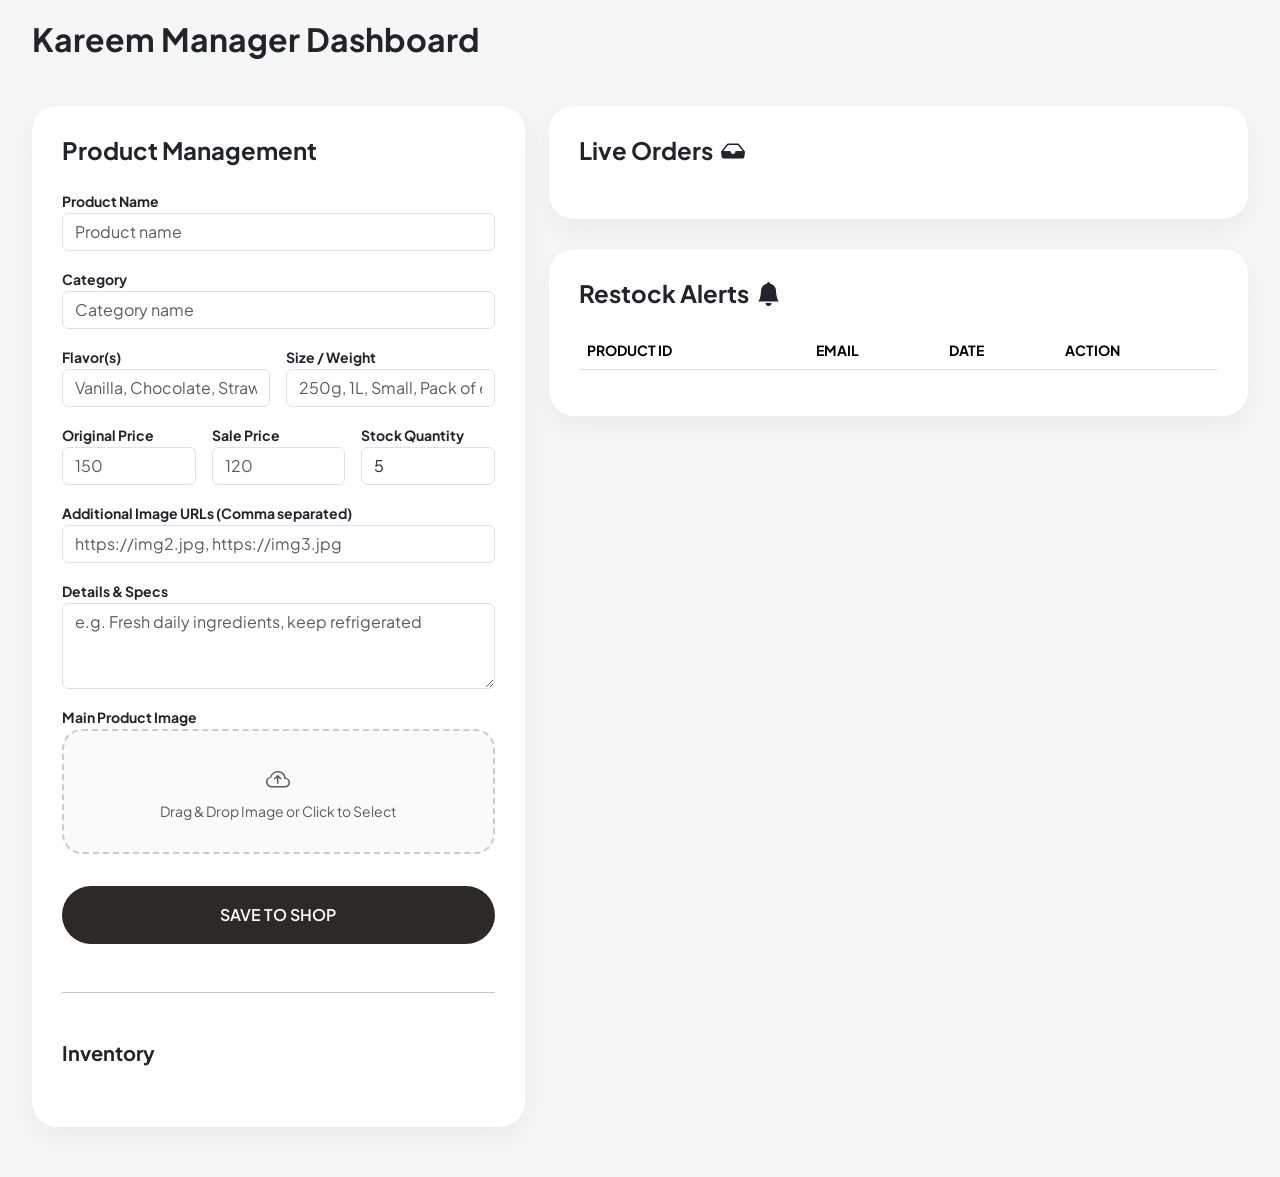
==== work4er.html @ ae2a0ae8 "Add files via upload" ====
<!DOCTYPE html>
<html lang="en">

<head>
    <meta charset="UTF-8">
    <meta name="viewport" content="width=device-width, initial-scale=1.0">
    <title>Kareem Store | Manager Dashboard</title>
    <link href="https://cdn.jsdelivr.net/npm/bootstrap@5.3.0/dist/css/bootstrap.min.css" rel="stylesheet">
    <link rel="stylesheet" href="https://cdn.jsdelivr.net/npm/bootstrap-icons@1.11.3/font/bootstrap-icons.min.css">
    <style>
        @import url('https://fonts.googleapis.com/css2?family=Plus+Jakarta+Sans:wght@400;600;700&display=swap');

        body {
            background: #f4f7f6;
            font-family: 'Plus Jakarta Sans', sans-serif;
            padding: 20px;
        }

        .section-card {
            background: white;
            border-radius: 25px;
            padding: 30px;
            box-shadow: 0 10px 30px rgba(0, 0, 0, 0.05);
            border: none;
            margin-bottom: 30px;
        }

        .btn-luxury {
            background: #2D2926;
            color: white;
            border-radius: 50px;
            font-weight: 600;
        }

        .btn-luxury:hover {
            background: #D4AF37;
            color: white;
        }

        #drop-zone {
            border: 2px dashed #ccc;
            border-radius: 20px;
            padding: 30px;
            text-align: center;
            background: #fafafa;
            cursor: pointer;
            transition: 0.3s;
        }

        #drop-zone.dragover {
            background: #e9ecef;
            border-color: #D4AF37;
        }

        #preview-img {
            width: 90px;
            height: 90px;
            object-fit: cover;
            border-radius: 15px;
            display: none;
            margin: 10px auto;
        }

        .order-card {
            border-radius: 20px;
            border: none;
            box-shadow: 0 4px 15px rgba(0, 0, 0, 0.05);
            transition: 0.3s;
        }

        .table img {
            width: 45px;
            height: 45px;
            object-fit: cover;
            border-radius: 10px;
        }
    </style>
</head>

<body>

    <div class="container-fluid">
        <h2 class="fw-bold mb-5">Kareem Manager Dashboard</h2>

        <div class="row">
            <div class="col-lg-5">
                <div class="section-card">
                    <h4 class="fw-bold mb-4">Product Management</h4>
                    <div class="row g-3">
                        <input type="hidden" id="editing-id">

                        <div class="col-12">
                            <label class="small fw-bold">Product Name</label>
                            <input type="text" id="p-name" class="form-control" placeholder="Product name">
                        </div>

                        <div class="col-12">
                            <label class="small fw-bold">Category</label>
                            <input type="text" id="p-category" class="form-control" list="category-options"
                                placeholder="Category name">
                            <datalist id="category-options">
                                <option value="chips">
                                <option value="milk">
                                <option value="juice">
                                <option value="noodles">
                                <option value="sandwiches">
                            </datalist>
                        </div>

                        <div class="col-6">
                            <label class="small fw-bold">Flavor(s)</label>
                            <input type="text" id="p-flavor" class="form-control" placeholder="Vanilla, Chocolate, Strawberry">
                        </div>

                        <div class="col-6">
                            <label class="small fw-bold">Size / Weight</label>
                            <input type="text" id="p-size" class="form-control"
                                placeholder="250g, 1L, Small, Pack of 6">
                        </div>

                        <div class="col-4">
                            <label class="small fw-bold">Original Price</label>
                            <input type="number" id="p-price" class="form-control" placeholder="150">
                        </div>

                        <div class="col-4">
                            <label class="small fw-bold">Sale Price</label>
                            <input type="number" id="p-discount" class="form-control" placeholder="120">
                        </div>

                        <div class="col-4">
                            <label class="small fw-bold">Stock Quantity</label>
                            <input type="number" id="p-stock" class="form-control" placeholder="5" value="5">
                        </div>

                        <div class="col-12">
                            <label class="small fw-bold">Additional Image URLs (Comma separated)</label>
                            <input type="text" id="p-images" class="form-control"
                                placeholder="https://img2.jpg, https://img3.jpg">
                        </div>

                        <div class="col-12">
                            <label class="small fw-bold">Details & Specs</label>
                            <textarea id="p-desc" class="form-control" rows="3"
                                placeholder="e.g. Fresh daily ingredients, keep refrigerated"></textarea>
                        </div>

                        <div class="col-12">
                            <label class="small fw-bold">Main Product Image</label>
                            <div id="drop-zone">
                                <p id="upload-status" class="mb-0 text-muted small">
                                    <i class="bi bi-cloud-arrow-up fs-4 d-block mb-1"></i> Drag & Drop Image or Click to
                                    Select
                                </p>
                                <img id="preview-img" src="">
                                <input type="file" id="p-file" hidden accept="image/*">
                                <input type="hidden" id="p-img-data">
                            </div>
                        </div>

                        <div class="col-12">
                            <button class="btn btn-luxury w-100 py-3 mt-3" onclick="saveProduct()">SAVE TO SHOP</button>
                        </div>
                    </div>

                    <hr class="my-5">
                    <h5 class="fw-bold mb-3">Inventory</h5>
                    <div class="table-responsive">
                        <table class="table align-middle">
                            <tbody id="inventory-list"></tbody>
                        </table>
                    </div>
                </div>
            </div>

            <div class="col-lg-7">
                <div class="section-card">
                    <h4 class="fw-bold mb-4 d-flex align-items-center gap-2">Live Orders <i
                            class="bi bi-inbox-fill"></i></h4>
                    <div id="order-container" class="row"></div>
                </div>

                <div class="section-card mt-4">
                    <h4 class="fw-bold mb-4 d-flex align-items-center gap-2">Restock Alerts <i
                            class="bi bi-bell-fill"></i></h4>
                    <div class="table-responsive">
                        <table class="table align-middle">
                            <thead>
                                <tr class="small text-muted">
                                    <th>PRODUCT ID</th>
                                    <th>EMAIL</th>
                                    <th>DATE</th>
                                    <th>ACTION</th>
                                </tr>
                            </thead>
                            <tbody id="restock-container"></tbody>
                        </table>
                    </div>
                </div>
            </div>
        </div>
    </div>

    <script type="module">
        import { db, ref, push, set, onValue, remove } from './firebase-config.js';

        const fileInput = document.getElementById('p-file');
        const dropZone = document.getElementById('drop-zone');
        const imgPreview = document.getElementById('preview-img');
        const statusText = document.getElementById('upload-status');
        const hiddenImgInput = document.getElementById('p-img-data');

        dropZone.onclick = () => fileInput.click();
        dropZone.ondragover = (e) => { e.preventDefault(); dropZone.classList.add('dragover'); };
        dropZone.ondragleave = () => dropZone.classList.remove('dragover');
        dropZone.ondrop = (e) => {
            e.preventDefault();
            dropZone.classList.remove('dragover');
            handleFile(e.dataTransfer.files[0]);
        };

        fileInput.onchange = (e) => handleFile(e.target.files[0]);

        function handleFile(file) {
            if (!file) return;
            if (file.size > 1000000) return alert("Image too large! Use photo under 1MB.");

            const reader = new FileReader();
            reader.onload = (e) => {
                const base64String = e.target.result;
                hiddenImgInput.value = base64String;
                imgPreview.src = base64String;
                imgPreview.style.display = "block";
                statusText.innerHTML = '<i class="bi bi-check-circle-fill text-success fs-5"></i> Image Ready';
            };
            reader.readAsDataURL(file);
        }

        window.saveProduct = async () => {
            const id = document.getElementById('editing-id').value;
            const name = document.getElementById('p-name').value;
            const category = document.getElementById('p-category').value || "Other";
            const flavor = document.getElementById('p-flavor').value || "";
            const size = document.getElementById('p-size').value || "";
            const price = document.getElementById('p-price').value;
            const discount = document.getElementById('p-discount').value;
            const stock = document.getElementById('p-stock').value || 5;
            const imagesRaw = document.getElementById('p-images').value;
            const description = document.getElementById('p-desc').value;
            const imgData = hiddenImgInput.value;

            if (!name || !price || !imgData) return alert("Fill Name, Price and Image!");

            const additionalImages = imagesRaw ? imagesRaw.split(',').map(s => s.trim()).filter(Boolean) : [];

            const data = {
                name,
                category,
                flavor,
                size,
                price: Number(price),
                discountPrice: discount ? Number(discount) : null,
                stock: Number(stock),
                images: additionalImages,
                description: description || "",
                img: imgData
            };

            if (id) {
                await set(ref(db, 'products/' + id), data);
                document.getElementById('editing-id').value = "";
            } else {
                await push(ref(db, 'products'), data);
            }

            document.querySelectorAll('input, textarea').forEach(i => i.value = "");
            imgPreview.style.display = "none";
            statusText.innerHTML = '<i class="bi bi-cloud-arrow-up fs-4 d-block mb-1"></i> Drag & Drop Image or Click to Select';
        };
    </script>
</body>
</html>
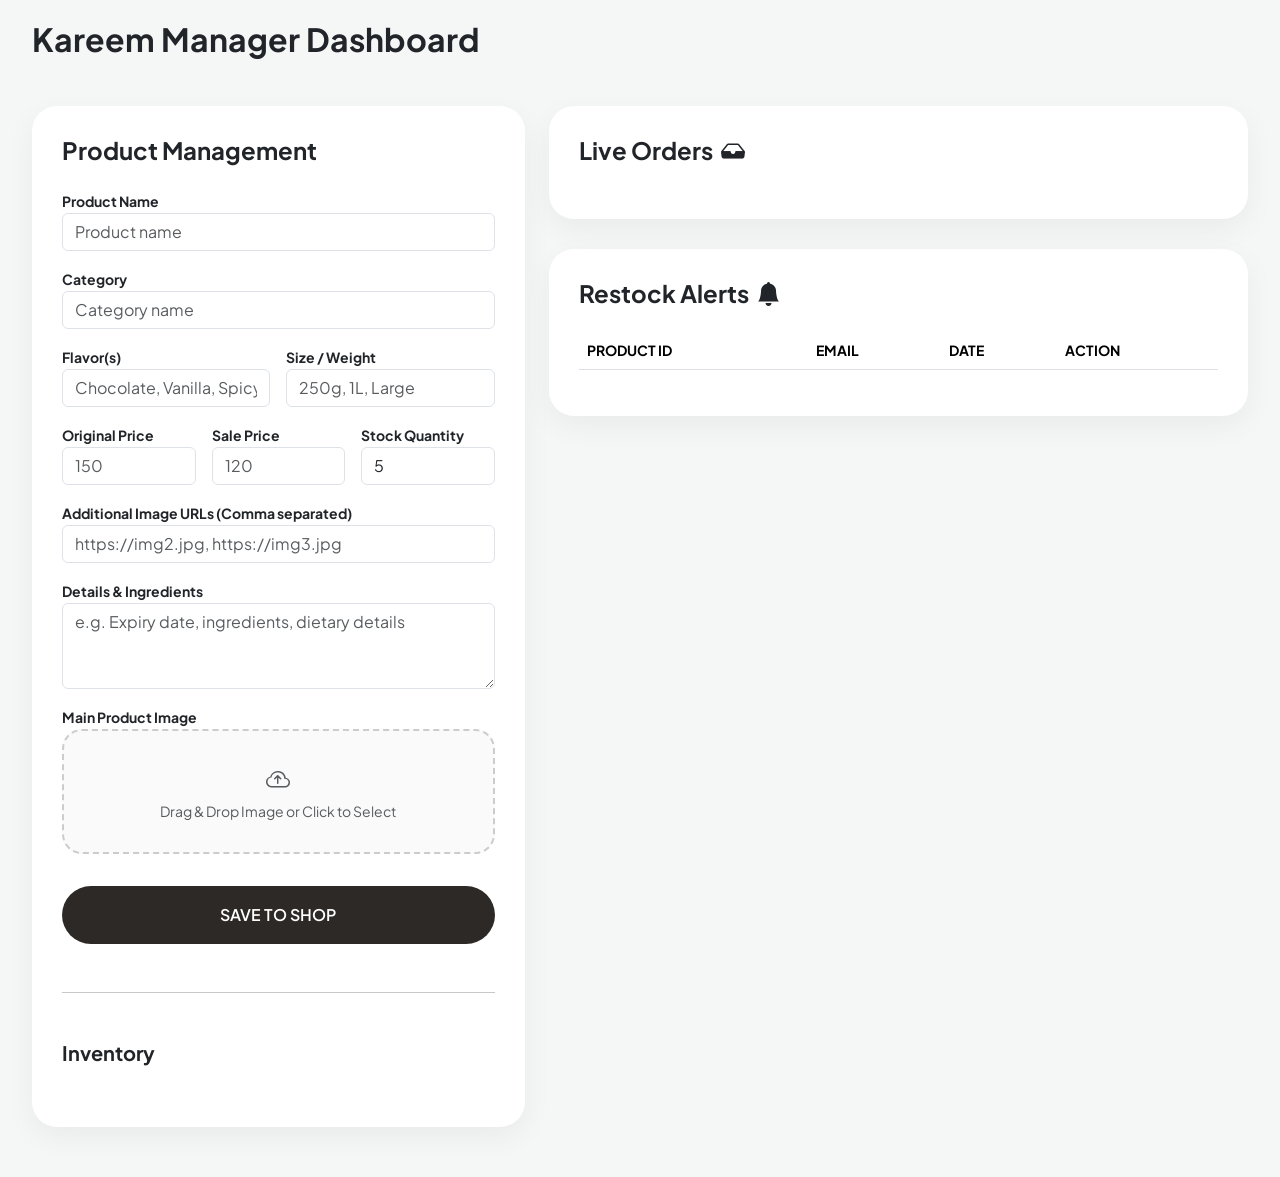
==== commit 8aa1531f: "Refactor product input fields and console logs Updated product details and input fields in work4er.h" ====
--- a/work4er.html
+++ b/work4er.html
@@ -103,19 +103,19 @@
                                 <option value="milk">
                                 <option value="juice">
                                 <option value="noodles">
-                                <option value="sandwiches">
+                                <option value="sandwitches">
                             </datalist>
                         </div>
 
                         <div class="col-6">
                             <label class="small fw-bold">Flavor(s)</label>
-                            <input type="text" id="p-flavor" class="form-control" placeholder="Vanilla, Chocolate, Strawberry">
+                            <input type="text" id="p-flavor" class="form-control" placeholder="Chocolate, Vanilla, Spicy">
                         </div>
 
                         <div class="col-6">
                             <label class="small fw-bold">Size / Weight</label>
-                            <input type="text" id="p-size" class="form-control"
-                                placeholder="250g, 1L, Small, Pack of 6">
+                            <input type="text" id="p-sizeweight" class="form-control"
+                                placeholder="250g, 1L, Large">
                         </div>
 
                         <div class="col-4">
@@ -140,9 +140,9 @@
                         </div>
 
                         <div class="col-12">
-                            <label class="small fw-bold">Details & Specs</label>
+                            <label class="small fw-bold">Details & Ingredients</label>
                             <textarea id="p-desc" class="form-control" rows="3"
-                                placeholder="e.g. Fresh daily ingredients, keep refrigerated"></textarea>
+                                placeholder="e.g. Expiry date, ingredients, dietary details"></textarea>
                         </div>
 
                         <div class="col-12">
@@ -202,7 +202,11 @@
     </div>
 
     <script type="module">
+        console.log("%c🚀 [1/6] Script initialized. Importing Firebase modules...", "color: #007bff; font-weight: bold;");
+
         import { db, ref, push, set, onValue, remove } from './firebase-config.js';
+
+        console.log("✅ [2/6] Firebase config loaded successfully.", db);
 
         const fileInput = document.getElementById('p-file');
         const dropZone = document.getElementById('drop-zone');
@@ -210,21 +214,41 @@
         const statusText = document.getElementById('upload-status');
         const hiddenImgInput = document.getElementById('p-img-data');
 
-        dropZone.onclick = () => fileInput.click();
-        dropZone.ondragover = (e) => { e.preventDefault(); dropZone.classList.add('dragover'); };
+        dropZone.onclick = () => {
+            console.log("🖱️ Drop zone clicked -> opening file selector.");
+            fileInput.click();
+        };
+
+        dropZone.ondragover = (e) => { 
+            e.preventDefault(); 
+            dropZone.classList.add('dragover'); 
+        };
+
         dropZone.ondragleave = () => dropZone.classList.remove('dragover');
+
         dropZone.ondrop = (e) => {
             e.preventDefault();
             dropZone.classList.remove('dragover');
+            console.log("📥 File dropped into drop zone:", e.dataTransfer.files[0]);
             handleFile(e.dataTransfer.files[0]);
         };
 
-        fileInput.onchange = (e) => handleFile(e.target.files[0]);
+        fileInput.onchange = (e) => {
+            console.log("📁 File selected via input:", e.target.files[0]);
+            handleFile(e.target.files[0]);
+        };
 
         function handleFile(file) {
-            if (!file) return;
-            if (file.size > 1000000) return alert("Image too large! Use photo under 1MB.");
-
+            if (!file) {
+                console.warn("⚠️ No file selected.");
+                return;
+            }
+            if (file.size > 1000000) {
+                console.error("❌ Image file size exceeds 1MB limitation:", file.size, "bytes");
+                return alert("Image too large! Use photo under 1MB.");
+            }
+
+            console.log(`🖼️ Processing image: ${file.name} (${Math.round(file.size / 1024)} KB)`);
             const reader = new FileReader();
             reader.onload = (e) => {
                 const base64String = e.target.result;
@@ -232,16 +256,19 @@
                 imgPreview.src = base64String;
                 imgPreview.style.display = "block";
                 statusText.innerHTML = '<i class="bi bi-check-circle-fill text-success fs-5"></i> Image Ready';
+                console.log("✅ Image converted to Base64 successfully.");
             };
             reader.readAsDataURL(file);
         }
 
         window.saveProduct = async () => {
+            console.log("💾 saveProduct() invoked.");
+
             const id = document.getElementById('editing-id').value;
             const name = document.getElementById('p-name').value;
             const category = document.getElementById('p-category').value || "Other";
             const flavor = document.getElementById('p-flavor').value || "";
-            const size = document.getElementById('p-size').value || "";
+            const sizeWeight = document.getElementById('p-sizeweight').value || "";
             const price = document.getElementById('p-price').value;
             const discount = document.getElementById('p-discount').value;
             const stock = document.getElementById('p-stock').value || 5;
@@ -249,7 +276,12 @@
             const description = document.getElementById('p-desc').value;
             const imgData = hiddenImgInput.value;
 
-            if (!name || !price || !imgData) return alert("Fill Name, Price and Image!");
+            console.log("📋 Form Field Input Values:", { id, name, category, flavor, sizeWeight, price, discount, stock, description, hasImgData: !!imgData });
+
+            if (!name || !price || !imgData) {
+                console.error("❌ Save validation failed: Name, Price, or Image is missing.");
+                return alert("Fill Name, Price and Image!");
+            }
 
             const additionalImages = imagesRaw ? imagesRaw.split(',').map(s => s.trim()).filter(Boolean) : [];
 
@@ -257,7 +289,7 @@
                 name,
                 category,
                 flavor,
-                size,
+                sizeWeight,
                 price: Number(price),
                 discountPrice: discount ? Number(discount) : null,
                 stock: Number(stock),
@@ -266,17 +298,197 @@
                 img: imgData
             };
 
-            if (id) {
-                await set(ref(db, 'products/' + id), data);
-                document.getElementById('editing-id').value = "";
-            } else {
-                await push(ref(db, 'products'), data);
-            }
-
-            document.querySelectorAll('input, textarea').forEach(i => i.value = "");
-            imgPreview.style.display = "none";
-            statusText.innerHTML = '<i class="bi bi-cloud-arrow-up fs-4 d-block mb-1"></i> Drag & Drop Image or Click to Select';
+            try {
+                if (id) {
+                    console.log(`🔄 Updating existing product at path 'products/${id}'...`, data);
+                    await set(ref(db, 'products/' + id), data);
+                    console.log("✅ Product update complete.");
+                    document.getElementById('editing-id').value = "";
+                } else {
+                    console.log("➕ Creating new product in 'products'...", data);
+                    const newRef = await push(ref(db, 'products'), data);
+                    console.log("✅ New product created with Key:", newRef.key);
+                }
+
+                document.querySelectorAll('input, textarea').forEach(i => i.value = "");
+                imgPreview.style.display = "none";
+                statusText.innerHTML = '<i class="bi bi-cloud-arrow-up fs-4 d-block mb-1"></i> Drag & Drop Image or Click to Select';
+                alert("Product Saved!");
+            } catch (error) {
+                console.error("❌ Error saving product to Firebase:", error);
+                alert("Failed to save product. Check console.");
+            }
+        };
+
+        // Products Listener
+        console.log("📡 Attaching Firebase listener to 'products' path...");
+        onValue(ref(db, 'products'), (snap) => {
+            console.log("📦 'products' real-time data received from Firebase.");
+            const data = snap.val();
+            console.log("Raw Products Data:", data);
+
+            const list = document.getElementById('inventory-list');
+            list.innerHTML = "";
+
+            if (!data) {
+                console.warn("⚠️ No products found in database.");
+                list.innerHTML = "<tr><td colspan='3' class='text-muted text-center py-3'>No products found.</td></tr>";
+                return;
+            }
+
+            let count = 0;
+            for (let id in data) {
+                count++;
+                const p = data[id];
+                list.innerHTML += `
+                    <tr>
+                        <td><img src="${p.img || ''}"></td>
+                        <td>
+                            <div class="small fw-bold">${p.name || 'Unnamed'}</div>
+                            <span class="badge bg-secondary">${p.category || 'Other'}</span>
+                            ${p.flavor ? `<span class="badge bg-info text-dark">${p.flavor}</span>` : ''}
+                            ${p.sizeWeight ? `<span class="badge bg-light text-dark border">${p.sizeWeight}</span>` : ''}
+                            <span class="badge ${p.stock > 0 ? 'bg-success' : 'bg-danger'}">Stock: ${p.stock ?? 0}</span>
+                        </td>
+                        <td class="text-end">
+                            <button class="btn btn-sm btn-outline-dark me-1" onclick="editProduct('${id}')"><i class="bi bi-pencil"></i></button>
+                            <button class="btn btn-sm btn-danger" onclick="deleteProduct('${id}')"><i class="bi bi-trash"></i></button>
+                        </td>
+                    </tr>`;
+            }
+            console.log(`✅ Rendered ${count} inventory items.`);
+        }, (err) => {
+            console.error("❌ Firebase error fetching products:", err);
+        });
+
+        window.editProduct = (id) => {
+            console.log(`✏️ editProduct('${id}') triggered.`);
+            onValue(ref(db, 'products/' + id), (snap) => {
+                const p = snap.val();
+                console.log("Loaded product for editing:", p);
+                if (!p) {
+                    console.error("❌ Product not found for ID:", id);
+                    return;
+                }
+                document.getElementById('editing-id').value = id;
+                document.getElementById('p-name').value = p.name || "";
+                document.getElementById('p-category').value = p.category || "";
+                document.getElementById('p-flavor').value = p.flavor || p.color || ""; // fallback if old key exists
+                document.getElementById('p-sizeweight').value = p.sizeWeight || p.phoneType || ""; // fallback if old key exists
+                document.getElementById('p-price').value = p.price || "";
+                document.getElementById('p-discount').value = p.discountPrice || "";
+                document.getElementById('p-stock').value = p.stock ?? 5;
+                document.getElementById('p-images').value = p.images ? p.images.join(', ') : "";
+                document.getElementById('p-desc').value = p.description || "";
+                hiddenImgInput.value = p.img || "";
+                imgPreview.src = p.img || "";
+                imgPreview.style.display = p.img ? "block" : "none";
+                window.scrollTo(0, 0);
+                console.log("✅ Product form populated for editing.");
+            }, { onlyOnce: true });
+        };
+
+        window.deleteProduct = (id) => { 
+            console.log(`🗑️ Delete requested for product ID: ${id}`);
+            if (confirm("Delete product?")) {
+                remove(ref(db, 'products/' + id))
+                    .then(() => console.log(`✅ Product '${id}' deleted.`))
+                    .catch((err) => console.error(`❌ Failed to delete product '${id}':`, err));
+            }
+        };
+
+        // Orders List Listener
+        console.log("📡 Attaching Firebase listener to 'orders' path...");
+        onValue(ref(db, 'orders'), (snap) => {
+            console.log("🛒 'orders' real-time data received from Firebase.");
+            const container = document.getElementById('order-container');
+            container.innerHTML = "";
+            const data = snap.val();
+            console.log("Raw Orders Data:", data);
+
+            if (!data) {
+                console.warn("⚠️ Snapshot exists = false or empty at 'orders'. No active orders.");
+                return container.innerHTML = "<p class='text-muted text-center py-4 mb-0'>Waiting for orders...</p>";
+            }
+
+            const keys = Object.keys(data).reverse();
+            console.log(`✅ Found ${keys.length} order(s). Rendering...`);
+
+            keys.forEach(id => {
+                const o = data[id];
+                console.log(`➡️ Order ID: ${id}`, o);
+                const mapUrl = o.coords ? `https://www.google.com/maps?q=${o.coords.lat},${o.coords.lng}` : "#";
+                container.innerHTML += `
+                    <div class="col-12 mb-3">
+                        <div class="card order-card p-3 bg-white">
+                            <div class="d-flex justify-content-between">
+                                <h6 class="fw-bold mb-0">${o.custName || 'Anonymous Customer'}</h6>
+                                <span class="fw-bold text-success">${o.total ?? 0} EGP</span>
+                            </div>
+                            <small class="text-muted d-block mb-1">${o.custLocation || "Alexandria"}</small>
+                            <p class="small mb-2"><strong>Items:</strong> ${o.items || 'No items listed'}</p>
+                            <div class="d-flex justify-content-between align-items-center pt-2 border-top">
+                                <div class="d-flex gap-1">
+                                    <a href="tel:${o.custPhone}" class="btn btn-sm btn-outline-primary rounded-pill d-flex align-items-center gap-1"><i class="bi bi-telephone-fill"></i> Call ${o.custPhone || 'N/A'}</a>
+                                    ${o.coords ? `<a href="${mapUrl}" target="_blank" class="btn btn-sm btn-outline-secondary rounded-pill d-flex align-items-center gap-1"><i class="bi bi-geo-alt-fill text-danger"></i> Map Location</a>` : ''}
+                                </div>
+                                <button class="btn btn-sm btn-dark rounded-pill" onclick="clearOrder('${id}')">Done</button>
+                            </div>
+                        </div>
+                    </div>`;
+            });
+            console.log("✨ Orders rendering complete.");
+        }, (err) => {
+            console.error("❌ FIREBASE READ ERROR ON 'orders':", err);
+        });
+
+        window.clearOrder = (id) => { 
+            console.log(`✅ Clear/Complete requested for order ID: ${id}`);
+            if (confirm("Clear order?")) {
+                remove(ref(db, 'orders/' + id))
+                    .then(() => console.log(`✅ Order '${id}' cleared successfully.`))
+                    .catch((err) => console.error(`❌ Failed to clear order '${id}':`, err));
+            }
+        };
+
+        // Restock Alerts List Listener
+        console.log("📡 Attaching Firebase listener to 'restock_requests' path...");
+        onValue(ref(db, 'restock_requests'), (snap) => {
+            console.log("🔔 'restock_requests' real-time data received from Firebase.");
+            const container = document.getElementById('restock-container');
+            container.innerHTML = "";
+            const data = snap.val();
+            console.log("Raw Restock Data:", data);
+
+            if (!data) {
+                console.warn("⚠️ No restock requests in database.");
+                return container.innerHTML = "<tr><td colspan='4' class='text-muted text-center py-3'>No restock requests.</td></tr>";
+            }
+
+            const keys = Object.keys(data).reverse();
+            console.log(`✅ Found ${keys.length} restock request(s). Rendering...`);
+
+            keys.forEach(id => {
+                const r = data[id];
+                container.innerHTML += `
+                    <tr>
+                        <td class="small fw-bold">${r.productId || 'N/A'}</td>
+                        <td class="small">${r.email || 'N/A'}</td>
+                        <td class="small text-muted">${r.date ? new Date(r.date).toLocaleDateString() : 'N/A'}</td>
+                        <td><button class="btn btn-sm btn-outline-danger rounded-pill" onclick="removeRestock('${id}')">Remove</button></td>
+                    </tr>`;
+            });
+        }, (err) => {
+            console.error("❌ Firebase error fetching restock requests:", err);
+        });
+
+        window.removeRestock = (id) => { 
+            console.log(`❌ Remove restock request ID: ${id}`);
+            remove(ref(db, 'restock_requests/' + id))
+                .then(() => console.log(`✅ Restock request '${id}' removed.`))
+                .catch((err) => console.error(`❌ Failed to remove restock request '${id}':`, err));
         };
     </script>
 </body>
-</html>+
+</html>
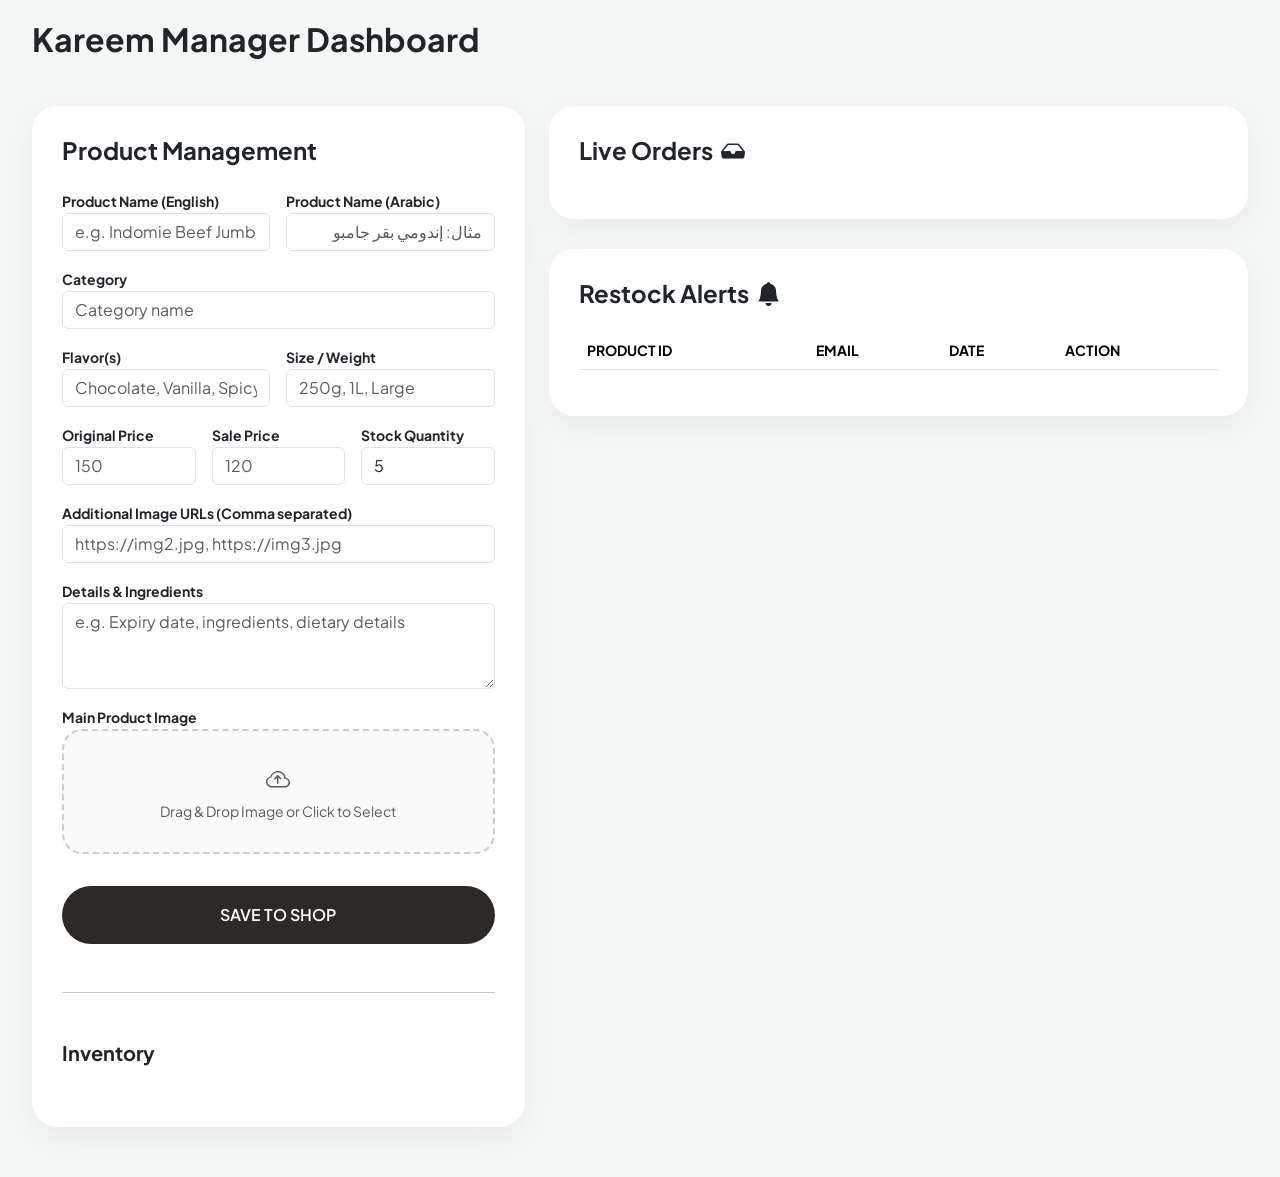
==== commit 4f6eb5ee: "Enhance product form with multilingual support Added fields for product names in English and Arabic," ====
--- a/work4er.html
+++ b/work4er.html
@@ -89,15 +89,19 @@
                     <div class="row g-3">
                         <input type="hidden" id="editing-id">
 
-                        <div class="col-12">
-                            <label class="small fw-bold">Product Name</label>
-                            <input type="text" id="p-name" class="form-control" placeholder="Product name">
+                        <div class="col-6">
+                            <label class="small fw-bold">Product Name (English)</label>
+                            <input type="text" id="p-name-en" class="form-control" placeholder="e.g. Indomie Beef Jumbo">
+                        </div>
+
+                        <div class="col-6">
+                            <label class="small fw-bold">Product Name (Arabic)</label>
+                            <input type="text" id="p-name-ar" class="form-control" dir="rtl" placeholder="مثال: إندومي بقر جامبو">
                         </div>
 
                         <div class="col-12">
                             <label class="small fw-bold">Category</label>
-                            <input type="text" id="p-category" class="form-control" list="category-options"
-                                placeholder="Category name">
+                            <input type="text" id="p-category" class="form-control" list="category-options" placeholder="Category name">
                             <datalist id="category-options">
                                 <option value="chips">
                                 <option value="milk">
@@ -114,8 +118,7 @@
 
                         <div class="col-6">
                             <label class="small fw-bold">Size / Weight</label>
-                            <input type="text" id="p-sizeweight" class="form-control"
-                                placeholder="250g, 1L, Large">
+                            <input type="text" id="p-sizeweight" class="form-control" placeholder="250g, 1L, Large">
                         </div>
 
                         <div class="col-4">
@@ -135,22 +138,19 @@
 
                         <div class="col-12">
                             <label class="small fw-bold">Additional Image URLs (Comma separated)</label>
-                            <input type="text" id="p-images" class="form-control"
-                                placeholder="https://img2.jpg, https://img3.jpg">
+                            <input type="text" id="p-images" class="form-control" placeholder="https://img2.jpg, https://img3.jpg">
                         </div>
 
                         <div class="col-12">
                             <label class="small fw-bold">Details & Ingredients</label>
-                            <textarea id="p-desc" class="form-control" rows="3"
-                                placeholder="e.g. Expiry date, ingredients, dietary details"></textarea>
+                            <textarea id="p-desc" class="form-control" rows="3" placeholder="e.g. Expiry date, ingredients, dietary details"></textarea>
                         </div>
 
                         <div class="col-12">
                             <label class="small fw-bold">Main Product Image</label>
                             <div id="drop-zone">
                                 <p id="upload-status" class="mb-0 text-muted small">
-                                    <i class="bi bi-cloud-arrow-up fs-4 d-block mb-1"></i> Drag & Drop Image or Click to
-                                    Select
+                                    <i class="bi bi-cloud-arrow-up fs-4 d-block mb-1"></i> Drag & Drop Image or Click to Select
                                 </p>
                                 <img id="preview-img" src="">
                                 <input type="file" id="p-file" hidden accept="image/*">
@@ -175,14 +175,12 @@
 
             <div class="col-lg-7">
                 <div class="section-card">
-                    <h4 class="fw-bold mb-4 d-flex align-items-center gap-2">Live Orders <i
-                            class="bi bi-inbox-fill"></i></h4>
+                    <h4 class="fw-bold mb-4 d-flex align-items-center gap-2">Live Orders <i class="bi bi-inbox-fill"></i></h4>
                     <div id="order-container" class="row"></div>
                 </div>
 
                 <div class="section-card mt-4">
-                    <h4 class="fw-bold mb-4 d-flex align-items-center gap-2">Restock Alerts <i
-                            class="bi bi-bell-fill"></i></h4>
+                    <h4 class="fw-bold mb-4 d-flex align-items-center gap-2">Restock Alerts <i class="bi bi-bell-fill"></i></h4>
                     <div class="table-responsive">
                         <table class="table align-middle">
                             <thead>
@@ -202,11 +200,7 @@
     </div>
 
     <script type="module">
-        console.log("%c🚀 [1/6] Script initialized. Importing Firebase modules...", "color: #007bff; font-weight: bold;");
-
         import { db, ref, push, set, onValue, remove } from './firebase-config.js';
-
-        console.log("✅ [2/6] Firebase config loaded successfully.", db);
 
         const fileInput = document.getElementById('p-file');
         const dropZone = document.getElementById('drop-zone');
@@ -214,10 +208,7 @@
         const statusText = document.getElementById('upload-status');
         const hiddenImgInput = document.getElementById('p-img-data');
 
-        dropZone.onclick = () => {
-            console.log("🖱️ Drop zone clicked -> opening file selector.");
-            fileInput.click();
-        };
+        dropZone.onclick = () => fileInput.click();
 
         dropZone.ondragover = (e) => { 
             e.preventDefault(); 
@@ -229,26 +220,19 @@
         dropZone.ondrop = (e) => {
             e.preventDefault();
             dropZone.classList.remove('dragover');
-            console.log("📥 File dropped into drop zone:", e.dataTransfer.files[0]);
             handleFile(e.dataTransfer.files[0]);
         };
 
         fileInput.onchange = (e) => {
-            console.log("📁 File selected via input:", e.target.files[0]);
             handleFile(e.target.files[0]);
         };
 
         function handleFile(file) {
-            if (!file) {
-                console.warn("⚠️ No file selected.");
-                return;
-            }
+            if (!file) return;
             if (file.size > 1000000) {
-                console.error("❌ Image file size exceeds 1MB limitation:", file.size, "bytes");
                 return alert("Image too large! Use photo under 1MB.");
             }
 
-            console.log(`🖼️ Processing image: ${file.name} (${Math.round(file.size / 1024)} KB)`);
             const reader = new FileReader();
             reader.onload = (e) => {
                 const base64String = e.target.result;
@@ -256,16 +240,14 @@
                 imgPreview.src = base64String;
                 imgPreview.style.display = "block";
                 statusText.innerHTML = '<i class="bi bi-check-circle-fill text-success fs-5"></i> Image Ready';
-                console.log("✅ Image converted to Base64 successfully.");
             };
             reader.readAsDataURL(file);
         }
 
         window.saveProduct = async () => {
-            console.log("💾 saveProduct() invoked.");
-
             const id = document.getElementById('editing-id').value;
-            const name = document.getElementById('p-name').value;
+            const nameEn = document.getElementById('p-name-en').value;
+            const nameAr = document.getElementById('p-name-ar').value;
             const category = document.getElementById('p-category').value || "Other";
             const flavor = document.getElementById('p-flavor').value || "";
             const sizeWeight = document.getElementById('p-sizeweight').value || "";
@@ -276,20 +258,20 @@
             const description = document.getElementById('p-desc').value;
             const imgData = hiddenImgInput.value;
 
-            console.log("📋 Form Field Input Values:", { id, name, category, flavor, sizeWeight, price, discount, stock, description, hasImgData: !!imgData });
-
-            if (!name || !price || !imgData) {
-                console.error("❌ Save validation failed: Name, Price, or Image is missing.");
-                return alert("Fill Name, Price and Image!");
+            if (!nameEn || !price || !imgData) {
+                return alert("Fill English Product Name, Price and Image!");
             }
 
             const additionalImages = imagesRaw ? imagesRaw.split(',').map(s => s.trim()).filter(Boolean) : [];
+            const fullName = nameAr ? `${nameEn} - ${nameAr}` : nameEn;
 
             const data = {
-                name,
-                category,
-                flavor,
-                sizeWeight,
+                name: fullName,
+                nameEn: nameEn,
+                nameAr: nameAr,
+                category: category,
+                flavor: flavor,
+                sizeWeight: sizeWeight,
                 price: Number(price),
                 discountPrice: discount ? Number(discount) : null,
                 stock: Number(stock),
@@ -300,14 +282,10 @@
 
             try {
                 if (id) {
-                    console.log(`🔄 Updating existing product at path 'products/${id}'...`, data);
                     await set(ref(db, 'products/' + id), data);
-                    console.log("✅ Product update complete.");
                     document.getElementById('editing-id').value = "";
                 } else {
-                    console.log("➕ Creating new product in 'products'...", data);
-                    const newRef = await push(ref(db, 'products'), data);
-                    console.log("✅ New product created with Key:", newRef.key);
+                    await push(ref(db, 'products'), data);
                 }
 
                 document.querySelectorAll('input, textarea').forEach(i => i.value = "");
@@ -315,36 +293,29 @@
                 statusText.innerHTML = '<i class="bi bi-cloud-arrow-up fs-4 d-block mb-1"></i> Drag & Drop Image or Click to Select';
                 alert("Product Saved!");
             } catch (error) {
-                console.error("❌ Error saving product to Firebase:", error);
-                alert("Failed to save product. Check console.");
-            }
-        };
-
-        // Products Listener
-        console.log("📡 Attaching Firebase listener to 'products' path...");
+                console.error("Error saving product:", error);
+                alert("Failed to save product.");
+            }
+        };
+
+        // Inventory Listener
         onValue(ref(db, 'products'), (snap) => {
-            console.log("📦 'products' real-time data received from Firebase.");
             const data = snap.val();
-            console.log("Raw Products Data:", data);
-
             const list = document.getElementById('inventory-list');
             list.innerHTML = "";
 
             if (!data) {
-                console.warn("⚠️ No products found in database.");
                 list.innerHTML = "<tr><td colspan='3' class='text-muted text-center py-3'>No products found.</td></tr>";
                 return;
             }
 
-            let count = 0;
             for (let id in data) {
-                count++;
                 const p = data[id];
                 list.innerHTML += `
                     <tr>
                         <td><img src="${p.img || ''}"></td>
                         <td>
-                            <div class="small fw-bold">${p.name || 'Unnamed'}</div>
+                            <div class="small fw-bold">${p.name || p.nameEn || 'Unnamed'}</div>
                             <span class="badge bg-secondary">${p.category || 'Other'}</span>
                             ${p.flavor ? `<span class="badge bg-info text-dark">${p.flavor}</span>` : ''}
                             ${p.sizeWeight ? `<span class="badge bg-light text-dark border">${p.sizeWeight}</span>` : ''}
@@ -356,25 +327,18 @@
                         </td>
                     </tr>`;
             }
-            console.log(`✅ Rendered ${count} inventory items.`);
-        }, (err) => {
-            console.error("❌ Firebase error fetching products:", err);
         });
 
         window.editProduct = (id) => {
-            console.log(`✏️ editProduct('${id}') triggered.`);
             onValue(ref(db, 'products/' + id), (snap) => {
                 const p = snap.val();
-                console.log("Loaded product for editing:", p);
-                if (!p) {
-                    console.error("❌ Product not found for ID:", id);
-                    return;
-                }
+                if (!p) return;
                 document.getElementById('editing-id').value = id;
-                document.getElementById('p-name').value = p.name || "";
+                document.getElementById('p-name-en').value = p.nameEn || p.name || "";
+                document.getElementById('p-name-ar').value = p.nameAr || "";
                 document.getElementById('p-category').value = p.category || "";
-                document.getElementById('p-flavor').value = p.flavor || p.color || ""; // fallback if old key exists
-                document.getElementById('p-sizeweight').value = p.sizeWeight || p.phoneType || ""; // fallback if old key exists
+                document.getElementById('p-flavor').value = p.flavor || "";
+                document.getElementById('p-sizeweight').value = p.sizeWeight || "";
                 document.getElementById('p-price').value = p.price || "";
                 document.getElementById('p-discount').value = p.discountPrice || "";
                 document.getElementById('p-stock').value = p.stock ?? 5;
@@ -384,39 +348,29 @@
                 imgPreview.src = p.img || "";
                 imgPreview.style.display = p.img ? "block" : "none";
                 window.scrollTo(0, 0);
-                console.log("✅ Product form populated for editing.");
             }, { onlyOnce: true });
         };
 
         window.deleteProduct = (id) => { 
-            console.log(`🗑️ Delete requested for product ID: ${id}`);
             if (confirm("Delete product?")) {
-                remove(ref(db, 'products/' + id))
-                    .then(() => console.log(`✅ Product '${id}' deleted.`))
-                    .catch((err) => console.error(`❌ Failed to delete product '${id}':`, err));
-            }
-        };
-
-        // Orders List Listener
-        console.log("📡 Attaching Firebase listener to 'orders' path...");
+                remove(ref(db, 'products/' + id));
+            }
+        };
+
+        // Orders Listener
         onValue(ref(db, 'orders'), (snap) => {
-            console.log("🛒 'orders' real-time data received from Firebase.");
             const container = document.getElementById('order-container');
             container.innerHTML = "";
             const data = snap.val();
-            console.log("Raw Orders Data:", data);
 
             if (!data) {
-                console.warn("⚠️ Snapshot exists = false or empty at 'orders'. No active orders.");
                 return container.innerHTML = "<p class='text-muted text-center py-4 mb-0'>Waiting for orders...</p>";
             }
 
             const keys = Object.keys(data).reverse();
-            console.log(`✅ Found ${keys.length} order(s). Rendering...`);
 
             keys.forEach(id => {
                 const o = data[id];
-                console.log(`➡️ Order ID: ${id}`, o);
                 const mapUrl = o.coords ? `https://www.google.com/maps?q=${o.coords.lat},${o.coords.lng}` : "#";
                 container.innerHTML += `
                     <div class="col-12 mb-3">
@@ -437,36 +391,25 @@
                         </div>
                     </div>`;
             });
-            console.log("✨ Orders rendering complete.");
-        }, (err) => {
-            console.error("❌ FIREBASE READ ERROR ON 'orders':", err);
         });
 
         window.clearOrder = (id) => { 
-            console.log(`✅ Clear/Complete requested for order ID: ${id}`);
             if (confirm("Clear order?")) {
-                remove(ref(db, 'orders/' + id))
-                    .then(() => console.log(`✅ Order '${id}' cleared successfully.`))
-                    .catch((err) => console.error(`❌ Failed to clear order '${id}':`, err));
-            }
-        };
-
-        // Restock Alerts List Listener
-        console.log("📡 Attaching Firebase listener to 'restock_requests' path...");
+                remove(ref(db, 'orders/' + id));
+            }
+        };
+
+        // Restock Alerts Listener
         onValue(ref(db, 'restock_requests'), (snap) => {
-            console.log("🔔 'restock_requests' real-time data received from Firebase.");
             const container = document.getElementById('restock-container');
             container.innerHTML = "";
             const data = snap.val();
-            console.log("Raw Restock Data:", data);
 
             if (!data) {
-                console.warn("⚠️ No restock requests in database.");
                 return container.innerHTML = "<tr><td colspan='4' class='text-muted text-center py-3'>No restock requests.</td></tr>";
             }
 
             const keys = Object.keys(data).reverse();
-            console.log(`✅ Found ${keys.length} restock request(s). Rendering...`);
 
             keys.forEach(id => {
                 const r = data[id];
@@ -478,15 +421,10 @@
                         <td><button class="btn btn-sm btn-outline-danger rounded-pill" onclick="removeRestock('${id}')">Remove</button></td>
                     </tr>`;
             });
-        }, (err) => {
-            console.error("❌ Firebase error fetching restock requests:", err);
         });
 
         window.removeRestock = (id) => { 
-            console.log(`❌ Remove restock request ID: ${id}`);
-            remove(ref(db, 'restock_requests/' + id))
-                .then(() => console.log(`✅ Restock request '${id}' removed.`))
-                .catch((err) => console.error(`❌ Failed to remove restock request '${id}':`, err));
+            remove(ref(db, 'restock_requests/' + id));
         };
     </script>
 </body>
